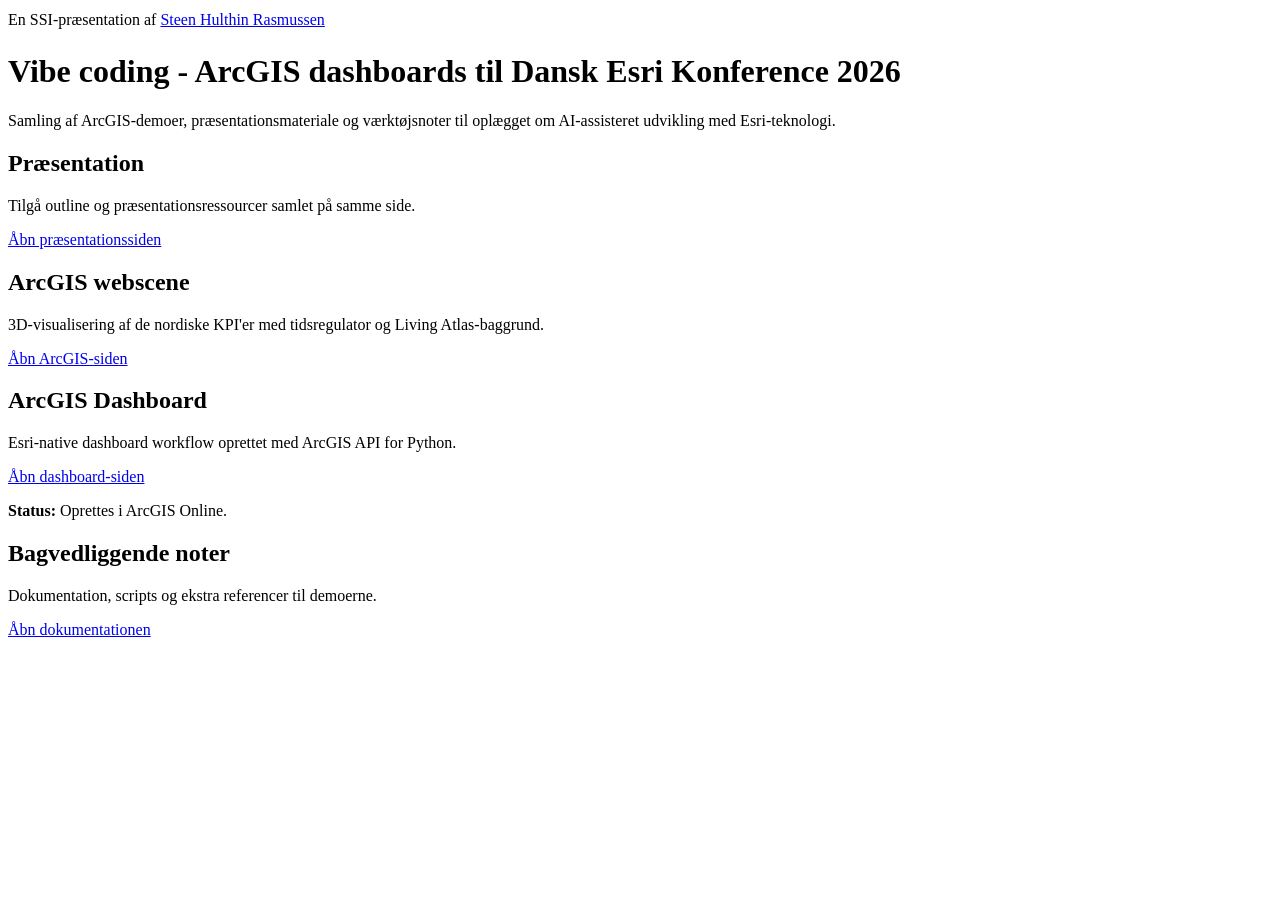
==== docs/index.html @ 933b12f3 "add DEK 2026 converted from kortdage" ====
<!DOCTYPE html>
<html lang="da">

<head>
  <meta charset="utf-8" />
  <meta name="viewport" content="width=device-width, initial-scale=1" />
  <title>Vibe Coding - Dansk Esri Konference 2026</title>
  <link rel="stylesheet" href="assets/css/ssi-theme.css" />
</head>

<body>
  <header class="site-header">
    <div class="inner">
      <div class="hero-meta" style="
            display: flex;
            gap: 1rem;
            justify-content: space-between;
            align-items: center;
            flex-wrap: wrap;
          ">
        <p class="meta" style="margin: 0">
          En SSI-pr&aelig;sentation af
          <a href="https://dk.linkedin.com/in/steenhulthin" target="_blank" rel="noopener">Steen Hulthin Rasmussen</a>
        </p>
        <p class="meta" style="margin: 0">
          <a class="github-link" href="https://github.com/steenhulthin/vibe-coding-dek-2026" target="_blank"
            rel="noopener" style="
                display: inline-flex;
                align-items: center;
                gap: 0.5rem;
                color: rgba(255, 255, 255, 0.85);
                text-decoration: none;
              ">
            <svg aria-hidden="true" viewBox="0 0 16 16" width="20" height="20" fill="currentColor">
              <path fill-rule="evenodd"
                d="M8 0C3.58 0 0 3.58 0 8c0 3.54 2.29 6.54 5.47 7.59.4.07.55-.17.55-.38 0-.19-.01-.82-.01-1.49-2.01.37-2.53-.49-2.69-.94-.09-.23-.48-.94-.82-1.13-.28-.15-.68-.52-.01-.53.63-.01 1.08.58 1.23.82.72 1.21 1.87.87 2.33.66.07-.52.28-.87.51-1.07-1.78-.2-3.64-.89-3.64-3.95 0-.87.31-1.59.82-2.15-.08-.2-.36-1.02.08-2.12 0 0 .67-.21 2.2.82a7.7 7.7 0 0 1 2-.27c.68 0 1.36.09 2 .27 1.53-1.04 2.2-.82 2.2-.82.44 1.1.16 1.92.08 2.12.51.56.82 1.27.82 2.15 0 3.07-1.87 3.75-3.65 3.95.29.25.54.73.54 1.48 0 1.07-.01 1.93-.01 2.2 0 .21.15.46.55.38A8.01 8.01 0 0 0 16 8c0-4.42-3.58-8-8-8Z" />
            </svg>
            <span>GitHub</span>
          </a>
        </p>
      </div>
      <h1>Vibe coding - ArcGIS dashboards til Dansk Esri Konference 2026</h1>
      <p>
        Samling af ArcGIS-demoer, pr&aelig;sentationsmateriale og v&aelig;rkt&oslash;jsnoter til
        opl&aelig;gget om AI-assisteret udvikling med Esri-teknologi.
      </p>
    </div>
  </header>
  <main class="content">
    <section class="card-grid">
      <article class="card">
        <h2>Pr&aelig;sentation</h2>
        <p>
          Tilg&aring; outline og pr&aelig;sentationsressourcer samlet p&aring; samme side.
        </p>
        <a class="cta" href="praesentation-resurser.html" target="_blank" rel="noopener">&Aring;bn
          pr&aelig;sentationssiden</a>
      </article>
      <article class="card">
        <h2>ArcGIS webscene</h2>
        <p>
          3D-visualisering af de nordiske KPI'er med tidsregulator og Living
          Atlas-baggrund.
        </p>
        <a class="cta" href="scene.html" target="_blank" rel="noopener">&Aring;bn ArcGIS-siden</a>
      </article>
      <article class="card">
        <h2>ArcGIS Dashboard</h2>
        <p>
          Esri-native dashboard workflow oprettet med ArcGIS API for Python.
        </p>
        <a class="cta" href="esri-dashboard.html" target="_blank" rel="noopener">&Aring;bn dashboard-siden</a>
        <p class="card-note">
          <strong>Status:</strong> Oprettes i ArcGIS Online.
        </p>
      </article>
      <article class="card">
        <h2>Bagvedliggende noter</h2>
        <p>
          Dokumentation, scripts og ekstra referencer til demoerne.
        </p>
        <a class="cta" href="readme.html" target="_blank" rel="noopener">&Aring;bn dokumentationen</a>
      </article>
    </section>
  </main>
</body>

</html>
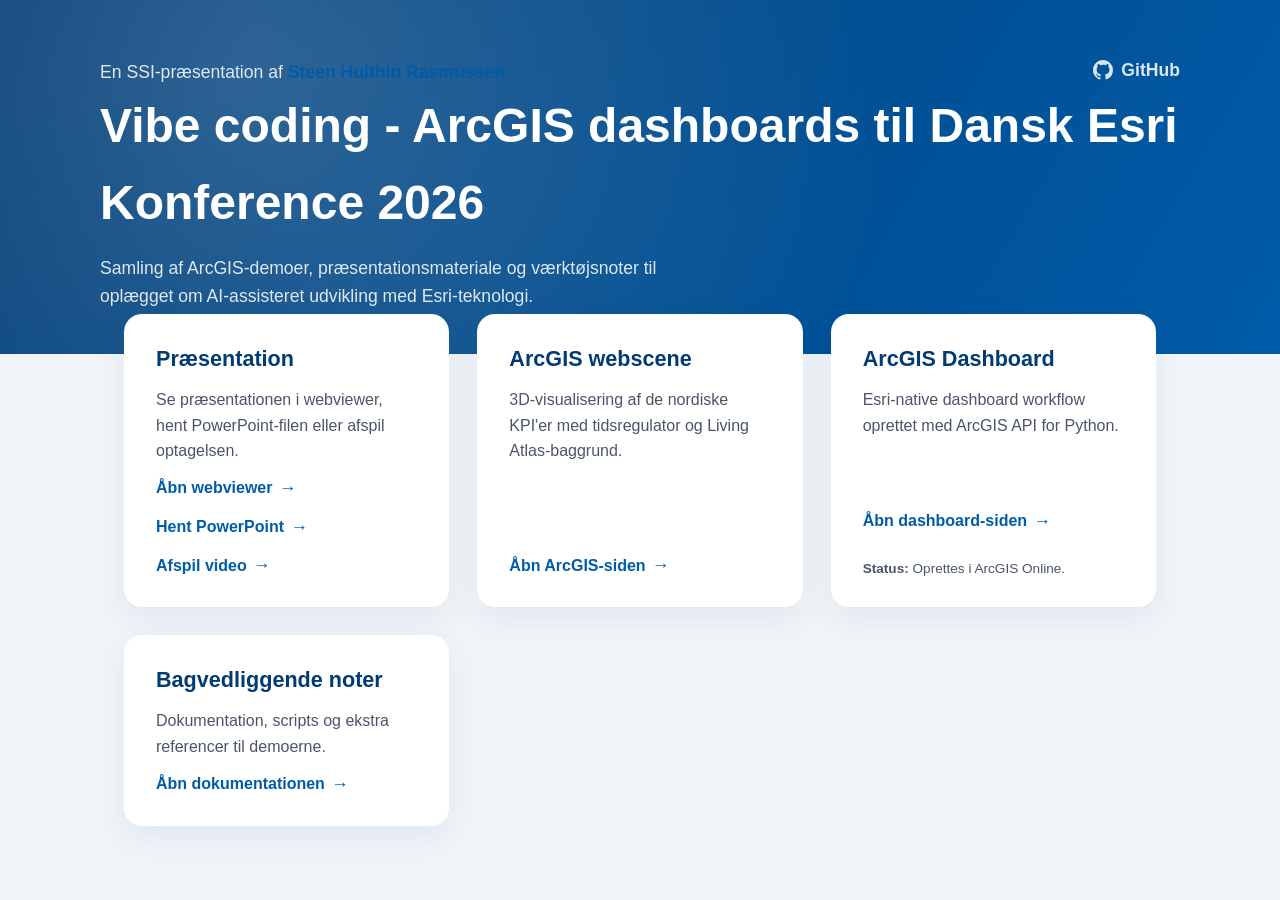
==== commit 9c061bfc: "add new presetation video" ====
--- a/docs/index.html
+++ b/docs/index.html
@@ -51,10 +51,16 @@
       <article class="card">
         <h2>Pr&aelig;sentation</h2>
         <p>
-          Tilg&aring; outline og pr&aelig;sentationsressourcer samlet p&aring; samme side.
+          Se pr&aelig;sentationen i webviewer, hent PowerPoint-filen eller afspil
+          optagelsen.
         </p>
-        <a class="cta" href="praesentation-resurser.html" target="_blank" rel="noopener">&Aring;bn
-          pr&aelig;sentationssiden</a>
+        <a class="cta" href="praesentation-resurser.html" target="_blank" rel="noopener">&Aring;bn webviewer</a>
+        <a class="cta"
+          href="https://raw.githubusercontent.com/steenhulthin/DEK26_Vibe-coding-AI-assisteret-udvikling-og-ArcGIS/trunk/Vibe%20coding%20og%20AI-assisteret%20udvikling%20af%20geodata-dashboards%20-%20Steen%20Hulthin%20Rasmussen%20-%20SSI%20-%2014.11.2025.pptx"
+          target="_blank" rel="noopener">Hent PowerPoint</a>
+        <a class="cta"
+          href="https://raw.githubusercontent.com/steenhulthin/DEK26_Vibe-coding-AI-assisteret-udvikling-og-ArcGIS/trunk/DEK%202026-20260520_172309-Meeting%20Recording.mp4"
+          target="_blank" rel="noopener">Afspil video</a>
       </article>
       <article class="card">
         <h2>ArcGIS webscene</h2>
--- a/docs/assets/css/ssi-theme.css
+++ b/docs/assets/css/ssi-theme.css
@@ -0,0 +1,242 @@
+:root {
+  --ssi-blue: #005ca9;
+  --ssi-dark-blue: #003b73;
+  --ssi-light-blue: #e7f1fa;
+  --ssi-sand: #f1f5f9;
+  --text-main: #1f2933;
+  --text-muted: #4a5568;
+  --card-shadow: 0 12px 32px rgba(0, 60, 115, 0.08);
+  --radius-large: 18px;
+}
+
+*,
+*::before,
+*::after {
+  box-sizing: border-box;
+}
+
+body {
+  margin: 0;
+  font-family: "Segoe UI", "Work Sans", -apple-system, BlinkMacSystemFont,
+    "Helvetica Neue", Arial, sans-serif;
+  background-color: var(--ssi-sand);
+  color: var(--text-main);
+  line-height: 1.6;
+}
+
+a {
+  color: var(--ssi-blue);
+  text-decoration: none;
+  font-weight: 600;
+}
+
+a:hover,
+a:focus {
+  text-decoration: underline;
+}
+
+.site-header {
+  background: linear-gradient(120deg, var(--ssi-dark-blue), var(--ssi-blue));
+  color: #ffffff;
+  padding: 3.5rem 1.5rem 2.75rem;
+  position: relative;
+  overflow: hidden;
+}
+
+.site-header::after {
+  content: "";
+  position: absolute;
+  inset: 0;
+  background: radial-gradient(
+    circle at 20% 20%,
+    rgba(255, 255, 255, 0.18),
+    transparent 60%
+  );
+  pointer-events: none;
+}
+
+.site-header .inner {
+  max-width: 1080px;
+  margin: 0 auto;
+  position: relative;
+  z-index: 1;
+}
+
+.site-header h1 {
+  margin: 0 0 0.75rem;
+  font-size: clamp(2.1rem, 2.4vw + 1.4rem, 3rem);
+  font-weight: 600;
+}
+
+.site-header p {
+  margin: 0;
+  max-width: 60ch;
+  font-size: 1.1rem;
+  color: rgba(255, 255, 255, 0.86);
+}
+
+.content {
+  max-width: 1080px;
+  margin: -2.5rem auto 3.5rem;
+  padding: 0 1.5rem;
+}
+
+.card-grid {
+  display: grid;
+  gap: 1.75rem;
+  grid-template-columns: repeat(auto-fit, minmax(260px, 1fr));
+}
+
+.card {
+  background: #ffffff;
+  padding: 1.75rem 2rem;
+  border-radius: var(--radius-large);
+  box-shadow: var(--card-shadow);
+  display: flex;
+  flex-direction: column;
+  gap: 0.65rem;
+  position: relative;
+  transition: transform 160ms ease, box-shadow 160ms ease;
+}
+
+.card::before {
+  content: "";
+  position: absolute;
+  inset: 0;
+  border-radius: inherit;
+  border: 2px solid transparent;
+  transition: border-color 160ms ease;
+  pointer-events: none;
+}
+
+.card:hover {
+  transform: translateY(-4px);
+  box-shadow: 0 18px 40px rgba(0, 60, 115, 0.12);
+}
+
+.card:hover::before {
+  border-color: rgba(0, 92, 169, 0.2);
+}
+
+.card h2,
+.card h3 {
+  margin: 0;
+  font-size: 1.35rem;
+  font-weight: 600;
+  color: var(--ssi-dark-blue);
+}
+
+.card p {
+  margin: 0;
+  color: var(--text-muted);
+}
+
+.card .cta {
+  margin-top: auto;
+  display: inline-flex;
+  align-items: center;
+  gap: 0.4rem;
+  font-weight: 600;
+}
+
+.card .cta::after {
+  content: "→";
+  font-size: 1.1rem;
+  transition: transform 160ms ease;
+}
+
+.card:hover .cta::after {
+  transform: translateX(4px);
+}
+
+.markdown-wrapper {
+  background: #ffffff;
+  border-radius: var(--radius-large);
+  box-shadow: var(--card-shadow);
+  padding: 2.5rem 3rem;
+}
+
+.markdown-wrapper h2 {
+  color: var(--ssi-dark-blue);
+  margin-top: 2.4rem;
+  margin-bottom: 1rem;
+  font-size: 1.75rem;
+}
+
+.markdown-wrapper h2:first-of-type {
+  margin-top: 0;
+}
+
+.markdown-wrapper p,
+.markdown-wrapper li {
+  color: var(--text-main);
+}
+
+.markdown-wrapper li {
+  margin-bottom: 0.35rem;
+}
+
+.markdown-wrapper ul {
+  padding-left: 1.2rem;
+}
+
+.loading-state {
+  color: var(--text-muted);
+  font-style: italic;
+}
+
+.viewer-panel {
+  background: #ffffff;
+  border-radius: var(--radius-large);
+  box-shadow: var(--card-shadow);
+  margin-top: 1.75rem;
+  padding: 1.75rem 2rem 2rem;
+}
+
+.viewer-panel h2 {
+  color: var(--ssi-dark-blue);
+  font-size: 1.35rem;
+  font-weight: 600;
+  margin: 0 0 1rem;
+}
+
+.viewer-panel iframe {
+  border: 0;
+  border-radius: 10px;
+  display: block;
+  height: min(72vh, 760px);
+  min-height: 520px;
+  width: 100%;
+}
+
+@media (max-width: 720px) {
+  .site-header {
+    padding: 2.8rem 1.25rem 2.25rem;
+  }
+
+  .content {
+    margin: -2rem auto 3rem;
+    padding: 0 1.1rem;
+  }
+
+  .card {
+    padding: 1.5rem 1.6rem;
+  }
+
+  .markdown-wrapper {
+    padding: 2rem 1.5rem;
+  }
+
+  .viewer-panel {
+    padding: 1.5rem;
+  }
+
+  .viewer-panel iframe {
+    min-height: 420px;
+  }
+}
+.card .card-note {
+  margin-top: 0.75rem;
+  font-size: 0.85rem;
+  color: var(--text-muted);
+}
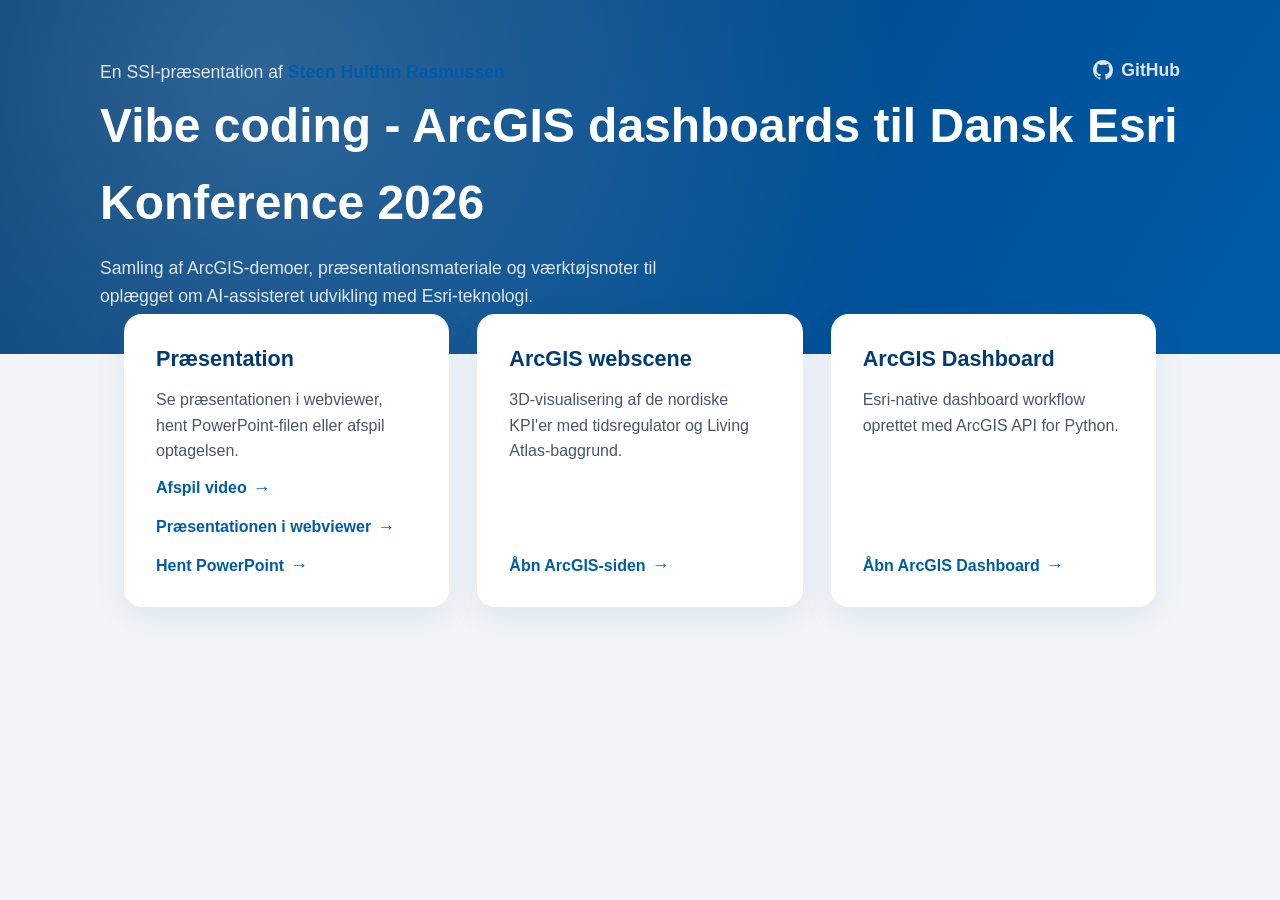
==== commit c773173e: "fix clean up site" ====
--- a/docs/index.html
+++ b/docs/index.html
@@ -54,13 +54,15 @@
           Se pr&aelig;sentationen i webviewer, hent PowerPoint-filen eller afspil
           optagelsen.
         </p>
-        <a class="cta" href="praesentation-resurser.html" target="_blank" rel="noopener">&Aring;bn webviewer</a>
+        <a class="cta"
+          href="https://raw.githubusercontent.com/steenhulthin/DEK26_Vibe-coding-AI-assisteret-udvikling-og-ArcGIS/trunk/DEK%202026-20260520_172309-Meeting%20Recording.mp4"
+          target="_blank" rel="noopener">Afspil video</a>
+        <a class="cta"
+          href="https://view.officeapps.live.com/op/embed.aspx?src=https://raw.githubusercontent.com/steenhulthin/DEK26_Vibe-coding-AI-assisteret-udvikling-og-ArcGIS/trunk/Vibe%20coding%20og%20AI-assisteret%20udvikling%20af%20geodata-dashboards%20-%20Steen%20Hulthin%20Rasmussen%20-%20SSI%20-%2014.11.2025.pptx"
+          target="_blank" rel="noopener">Pr&aelig;sentationen i webviewer</a>
         <a class="cta"
           href="https://raw.githubusercontent.com/steenhulthin/DEK26_Vibe-coding-AI-assisteret-udvikling-og-ArcGIS/trunk/Vibe%20coding%20og%20AI-assisteret%20udvikling%20af%20geodata-dashboards%20-%20Steen%20Hulthin%20Rasmussen%20-%20SSI%20-%2014.11.2025.pptx"
           target="_blank" rel="noopener">Hent PowerPoint</a>
-        <a class="cta"
-          href="https://raw.githubusercontent.com/steenhulthin/DEK26_Vibe-coding-AI-assisteret-udvikling-og-ArcGIS/trunk/DEK%202026-20260520_172309-Meeting%20Recording.mp4"
-          target="_blank" rel="noopener">Afspil video</a>
       </article>
       <article class="card">
         <h2>ArcGIS webscene</h2>
@@ -75,17 +77,9 @@
         <p>
           Esri-native dashboard workflow oprettet med ArcGIS API for Python.
         </p>
-        <a class="cta" href="esri-dashboard.html" target="_blank" rel="noopener">&Aring;bn dashboard-siden</a>
-        <p class="card-note">
-          <strong>Status:</strong> Oprettes i ArcGIS Online.
-        </p>
-      </article>
-      <article class="card">
-        <h2>Bagvedliggende noter</h2>
-        <p>
-          Dokumentation, scripts og ekstra referencer til demoerne.
-        </p>
-        <a class="cta" href="readme.html" target="_blank" rel="noopener">&Aring;bn dokumentationen</a>
+        <a class="cta"
+          href="https://sseruminstitut.maps.arcgis.com/apps/dashboards/d4d6f21486fe49bfa72754ca56aab87a"
+          target="_blank" rel="noopener">&Aring;bn ArcGIS Dashboard</a>
       </article>
     </section>
   </main>
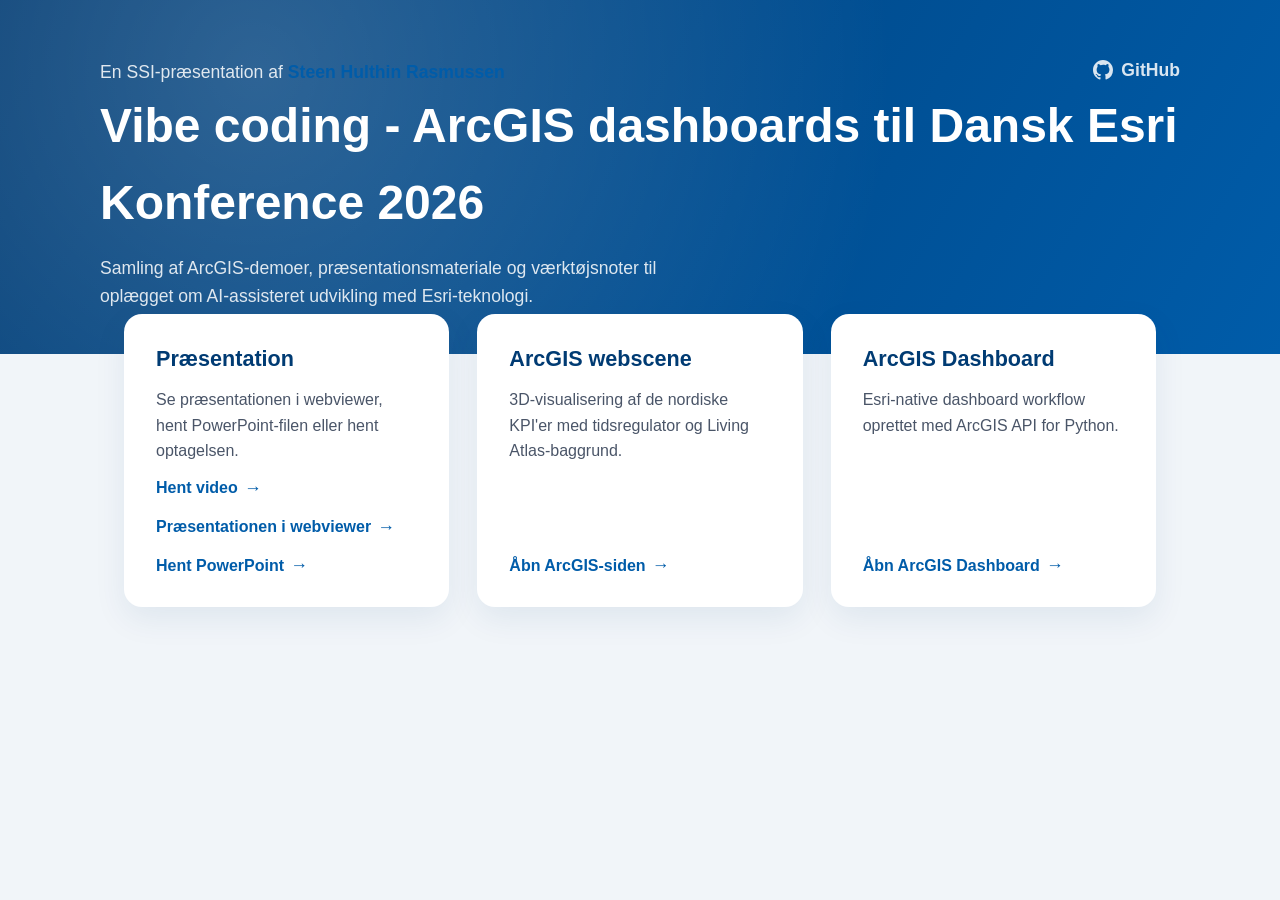
==== commit 0ba5d467: "fix tekst" ====
--- a/docs/index.html
+++ b/docs/index.html
@@ -51,12 +51,12 @@
       <article class="card">
         <h2>Pr&aelig;sentation</h2>
         <p>
-          Se pr&aelig;sentationen i webviewer, hent PowerPoint-filen eller afspil
+          Se pr&aelig;sentationen i webviewer, hent PowerPoint-filen eller hent
           optagelsen.
         </p>
         <a class="cta"
           href="https://raw.githubusercontent.com/steenhulthin/DEK26_Vibe-coding-AI-assisteret-udvikling-og-ArcGIS/trunk/DEK%202026-20260520_172309-Meeting%20Recording.mp4"
-          target="_blank" rel="noopener">Afspil video</a>
+          target="_blank" rel="noopener">Hent video</a>
         <a class="cta"
           href="https://view.officeapps.live.com/op/embed.aspx?src=https://raw.githubusercontent.com/steenhulthin/DEK26_Vibe-coding-AI-assisteret-udvikling-og-ArcGIS/trunk/Vibe%20coding%20og%20AI-assisteret%20udvikling%20af%20geodata-dashboards%20-%20Steen%20Hulthin%20Rasmussen%20-%20SSI%20-%2014.11.2025.pptx"
           target="_blank" rel="noopener">Pr&aelig;sentationen i webviewer</a>
